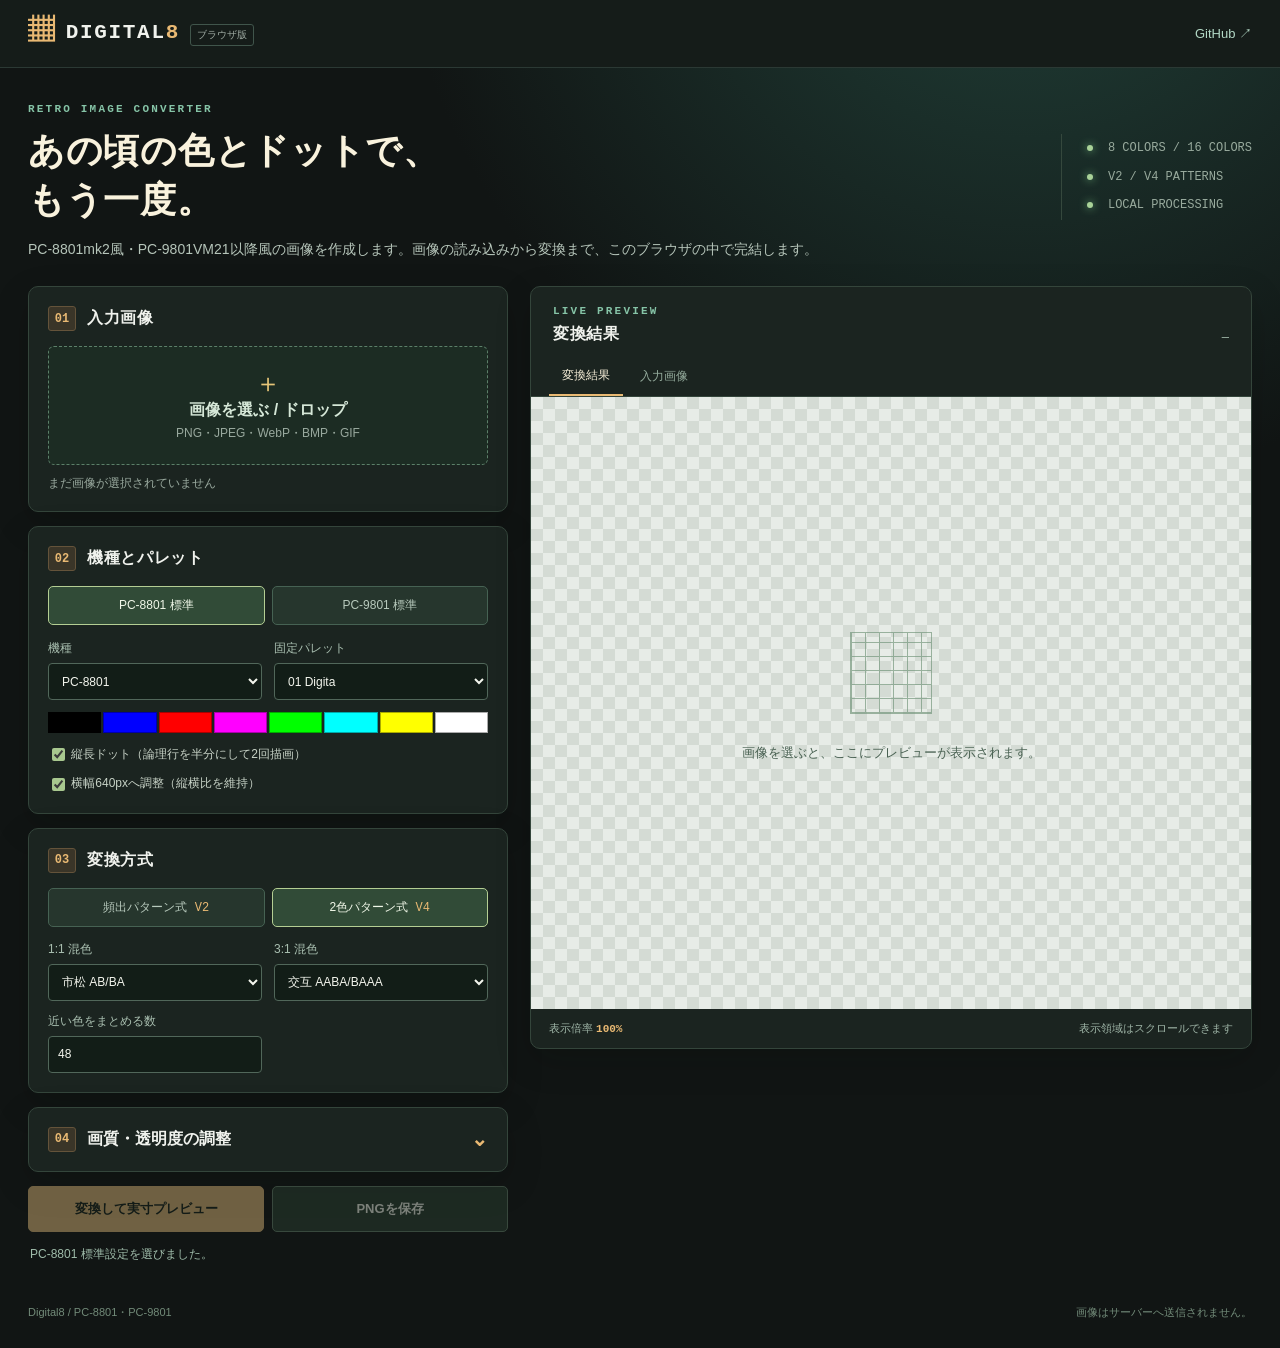
==== web/index.html @ 5ec6bbb2 "Add browser converter and GitHub Pages deployment" ====
<!doctype html>
<html lang="ja">
<head>
  <meta charset="utf-8">
  <meta name="viewport" content="width=device-width,initial-scale=1">
  <meta name="description" content="ローカル完結のレトロPC風画像変換器。PC-8801mk2風・PC-9801VM21以降風の画像をブラウザ内で作成。">
  <title>Digital8 | ブラウザ版</title>
  <link rel="stylesheet" href="./style.css">
</head>
<body>
  <header class="topbar"><div class="brand"><span class="brand-mark" aria-hidden="true">▦</span><span>DIGITAL<span class="brand-eight">8</span></span><small>ブラウザ版</small></div><a href="https://github.com/ruliciamisaki/digital8-public">GitHub ↗</a></header>
  <main>
    <section class="intro"><div><p class="eyebrow">RETRO IMAGE CONVERTER</p><h1>あの頃の色とドットで、<br>もう一度。</h1><p>PC-8801mk2風・PC-9801VM21以降風の画像を作成します。画像の読み込みから変換まで、このブラウザの中で完結します。</p></div><div class="intro-aside"><span class="led"></span> 8 COLORS / 16 COLORS<br><span class="led"></span> V2 / V4 PATTERNS<br><span class="led"></span> LOCAL PROCESSING</div></section>
    <div class="layout">
      <aside class="controls">
        <section class="panel"><div class="section-head"><span class="step">01</span><h2>入力画像</h2></div><label id="dropzone" class="dropzone"><input id="file" type="file" accept="image/png,image/jpeg,image/webp,image/bmp,image/gif"><span class="drop-icon" aria-hidden="true">＋</span><strong>画像を選ぶ / ドロップ</strong><span>PNG・JPEG・WebP・BMP・GIF</span></label><p id="file-meta" class="muted">まだ画像が選択されていません</p></section>
        <section class="panel"><div class="section-head"><span class="step">02</span><h2>機種とパレット</h2></div><div class="preset-row"><button id="preset88" class="preset active" type="button">PC-8801 標準</button><button id="preset98" class="preset" type="button">PC-9801 標準</button></div><div class="field-row"><label>機種<select id="machine"><option value="pc8801">PC-8801</option><option value="pc9801">PC-9801</option></select></label><label>固定パレット<select id="palette"></select></label></div><div id="swatches" class="swatches" aria-label="選択したパレット"></div><label class="check"><input id="tallDots" type="checkbox" checked> 縦長ドット（論理行を半分にして2回描画）</label><label class="check"><input id="resize640" type="checkbox" checked> 横幅640pxへ調整（縦横比を維持）</label></section>
        <section class="panel"><div class="section-head"><span class="step">03</span><h2>変換方式</h2></div><div class="tabs" role="tablist" aria-label="変換方式"><button id="tab-frequent" class="tab" type="button" role="tab" aria-selected="false">頻出パターン式 <span>V2</span></button><button id="tab-two_colour" class="tab active" type="button" role="tab" aria-selected="true">2色パターン式 <span>V4</span></button></div><div id="frequent-options" class="method-options" hidden><label>パターン<select id="frequentMode"></select></label><label>色のまとまり幅<input id="colourCoherence" type="number" min="1" max="32" step="1" value="12"></label><label id="stability-field">塗り判定の安定化<input id="fillStability" type="number" min="0" max="1" step="0.05" value="0"></label></div><div id="two-options" class="method-options"><label>1:1 混色<select id="halfTone"><option value="checker">市松 AB/BA</option><option value="vertical">縦縞 AB</option></select></label><label>3:1 混色<select id="quarterTone"><option value="quarter_staggered">交互 AABA/BAAA</option><option value="quarter_single">片側 AB/AA</option></select></label><label>近い色をまとめる数<input id="colourGroups" type="number" min="2" max="64" step="1" value="48"></label></div></section>
        <details class="panel advanced"><summary><span class="step">04</span><span>画質・透明度の調整</span><span class="chevron">⌄</span></summary><div class="advanced-grid"><label>仮想ピクセル<input id="pixelSize" type="number" min="1" max="8" step="1" value="1"></label><label>主線しきい値<input id="lineThreshold" type="number" min="0" max="120" step="1" value="72"></label><label>輪郭抽出<input id="edgeStrength" type="number" min="0" max="1" step="0.05" value="0"></label><label>赤 (R)<input id="redGain" type="number" min="0.5" max="1.5" step="0.05" value="1"></label><label>緑 (G)<input id="greenGain" type="number" min="0.5" max="1.5" step="0.05" value="1"></label><label>青 (B)<input id="blueGain" type="number" min="0.5" max="1.5" step="0.05" value="1"></label><label>明度<input id="brightness" type="number" min="0.5" max="1.5" step="0.05" value="1"></label><label>彩度<input id="saturation" type="number" min="0" max="2" step="0.05" value="1"></label><label>コントラスト<input id="contrast" type="number" min="0.5" max="1.5" step="0.05" value="1"></label><label>透明度<select id="alphaMode"><option value="preserve">そのまま保持</option><option value="binary">二値化</option></select></label><label>二値化しきい値<input id="alphaThreshold" type="number" min="0" max="255" step="1" value="128"></label></div><label class="check"><input id="saveMask" type="checkbox"> 透明マスクも保存</label><label class="check"><input id="invertMask" type="checkbox"> マスクを反転</label></details>
        <div class="actions"><button id="preview" class="primary" type="button" disabled>変換して実寸プレビュー</button><button id="download" class="secondary" type="button" disabled>PNGを保存</button><button id="maskDownload" class="secondary" type="button" hidden disabled>透明マスクを保存</button></div><p id="status" class="status" role="status" aria-live="polite">画像を選んでください。</p>
      </aside>
      <section class="preview-area" aria-label="画像プレビュー"><div class="preview-head"><div><p class="eyebrow">LIVE PREVIEW</p><h2>変換結果</h2></div><span id="dimensions">—</span></div><div class="preview-tabs"><button id="show-result" type="button" class="active">変換結果</button><button id="show-source" type="button">入力画像</button></div><div class="canvas-frame"><div id="placeholder" class="placeholder"><div class="placeholder-grid" aria-hidden="true"></div><p>画像を選ぶと、ここにプレビューが表示されます。</p></div><canvas id="output" hidden aria-label="実寸の変換結果"></canvas><canvas id="source" hidden aria-label="実寸の入力画像"></canvas></div><div class="preview-foot"><span>表示倍率 <strong>100%</strong></span><span>表示領域はスクロールできます</span></div></section>
    </div>
    <footer><span>Digital8 / PC-8801・PC-9801</span><span>画像はサーバーへ送信されません。</span></footer>
  </main>
  <script type="module" src="./app.js"></script>
</body>
</html>
---- web/style.css ----
:root{font-family:"Yu Gothic UI","Hiragino Kaku Gothic ProN",Meiryo,sans-serif;color:#f0f2ed;background:#111514;color-scheme:dark}*{box-sizing:border-box}body{margin:0;background:radial-gradient(circle at 80% -10%,#214139 0,transparent 35%),#111514}button,input,select{font:inherit}button{cursor:pointer}button:disabled{cursor:not-allowed;opacity:.48}.topbar{height:68px;border-bottom:1px solid #2b3934;display:flex;align-items:center;justify-content:space-between;padding:0 max(28px,calc((100vw - 1440px)/2));background:#151c19}.topbar a{color:#b3d9c6;text-decoration:none;font-size:13px}.brand{display:flex;align-items:baseline;gap:10px;font-family:Consolas,monospace;font-size:21px;font-weight:800;letter-spacing:.08em}.brand-mark{color:#e9b973;font-size:26px;line-height:0}.brand-eight{color:#e9b973}.brand small{font-family:inherit;font-size:10px;font-weight:500;color:#9eaaa2;letter-spacing:0;border:1px solid #40554b;padding:3px 6px;border-radius:3px}main{max-width:1440px;margin:auto;padding:0 28px}.intro{min-height:218px;display:flex;align-items:center;justify-content:space-between;gap:28px}.eyebrow{color:#86c4a7;font-family:Consolas,monospace;font-size:11px;letter-spacing:.2em;font-weight:700}.intro h1{font-size:clamp(25px,3vw,36px);line-height:1.35;margin:12px 0;color:#f9f2dd;letter-spacing:.02em}.intro p:not(.eyebrow){font-size:14px;line-height:1.8;color:#b6c5ba;margin:0}.intro-aside{font-family:Consolas,monospace;color:#98aa9d;font-size:12px;line-height:2.4;white-space:nowrap;border-left:1px solid #35483d;padding-left:25px}.led{display:inline-block;width:6px;height:6px;background:#a9d298;border-radius:50%;margin-right:8px;box-shadow:0 0 8px #76bc83}.layout{display:grid;grid-template-columns:minmax(330px,480px) minmax(0,1fr);gap:22px;align-items:start}.controls{display:flex;flex-direction:column;gap:14px}.panel,.preview-area{background:#1b2420;border:1px solid #34453b;border-radius:10px;box-shadow:0 12px 35px #050a082b}.panel{padding:19px}.section-head{display:flex;align-items:center;gap:11px;margin-bottom:15px}.step{font:700 12px Consolas,monospace;color:#e9b973;background:#3a3528;border:1px solid #64533a;display:inline-flex;align-items:center;justify-content:center;width:28px;height:25px;border-radius:3px;flex:none}.section-head h2,.preview-head h2{font-size:16px;margin:0;letter-spacing:.04em}.dropzone{height:119px;border:1px dashed #5c8069;background:#1c2c23;display:flex;align-items:center;justify-content:center;flex-direction:column;gap:4px;border-radius:6px;text-align:center;color:#d5e7d7;cursor:pointer}.dropzone:hover,.dropzone.dragging{border-color:#d8b76c;background:#2a3325}.dropzone input{position:absolute;opacity:0;width:1px;height:1px}.dropzone span:last-child,.muted{color:#99a99e;font-size:12px}.drop-icon{font-size:26px;line-height:1;color:#e6c578}.muted{margin:10px 0 0}.preset-row,.tabs{display:flex;gap:7px}.preset,.tab{border:1px solid #466253;border-radius:5px;background:#26362d;color:#b8cabd;padding:10px 12px;font-size:12px;flex:1}.preset.active,.tab.active{border-color:#b4ce93;background:#314b37;color:#f0f7e8}.tab span{color:#e9b973;font-family:Consolas,monospace;padding-left:4px}.field-row,.method-options,.advanced-grid{display:grid;grid-template-columns:1fr 1fr;gap:12px;margin-top:15px}.method-options{margin-top:14px}.method-options[hidden]{display:none}label:not(.check):not(.dropzone){font-size:12px;color:#a9bfb0;display:flex;flex-direction:column;gap:6px}select,input[type=number]{border:1px solid #51675a;background:#121d17;color:#f3f5ed;border-radius:4px;width:100%;min-height:37px;padding:7px 9px;outline:none}select:focus,input:focus{border-color:#e4b66e}.swatches{display:flex;margin:12px 0;gap:2px}.swatches span{height:21px;flex:1;min-width:4px;border:1px solid #0005}.check{display:block;color:#c7d2c6;font-size:12px;margin-top:10px;line-height:1.5}.check input{accent-color:#a8c88f;vertical-align:middle}.advanced{padding:0}.advanced summary{display:flex;align-items:center;gap:11px;padding:19px;cursor:pointer;list-style:none;font-size:16px;font-weight:700}.advanced summary::-webkit-details-marker{display:none}.advanced .chevron{margin-left:auto;color:#e9b973;font-size:20px}.advanced-grid{padding:0 19px}.advanced>.check{margin-left:19px;margin-right:19px}.advanced>.check:last-child{margin-bottom:19px}.actions{display:grid;grid-template-columns:1fr 1fr;gap:8px}.actions button{border-radius:5px;padding:13px 9px;border:1px solid #64806b;font-size:13px;font-weight:700}.primary{background:#d7b476;color:#17241c;border-color:#d7b476!important}.secondary{background:#2b4032;color:#eff5e9}.actions #maskDownload{grid-column:1/-1}.status{font-size:12px;color:#9fbcaa;min-height:24px;margin:0 2px}.status.error{color:#efab9e}.preview-area{position:sticky;top:20px;overflow:hidden}.preview-head{display:flex;align-items:end;justify-content:space-between;padding:18px 22px 12px}.preview-head .eyebrow{margin:0 0 7px}.preview-head #dimensions{font:12px Consolas,monospace;color:#9eb4a6}.preview-tabs{display:flex;border-bottom:1px solid #34453b;padding-left:18px;gap:4px}.preview-tabs button{border:0;background:transparent;color:#94ab9c;padding:10px 13px;font-size:12px}.preview-tabs button.active{color:#f4ecd6;border-bottom:2px solid #e9b973}.canvas-frame{height:min(68vh,790px);min-height:400px;overflow:auto;background-color:#e7ece7;background-image:linear-gradient(45deg,#d4dbd4 25%,transparent 25%),linear-gradient(-45deg,#d4dbd4 25%,transparent 25%),linear-gradient(45deg,transparent 75%,#d4dbd4 75%),linear-gradient(-45deg,transparent 75%,#d4dbd4 75%);background-size:24px 24px;background-position:0 0,0 12px,12px -12px,-12px 0;position:relative}.canvas-frame canvas{display:block;max-width:none;image-rendering:pixelated}.canvas-frame canvas[hidden]{display:none}.placeholder{position:absolute;inset:0;display:flex;align-items:center;justify-content:center;flex-direction:column;color:#4a6253;text-align:center;font-size:13px;padding:20px}.placeholder-grid{width:82px;height:82px;opacity:.65;background:repeating-linear-gradient(0deg,#6e9277 0 1px,transparent 1px 14px),repeating-linear-gradient(90deg,#6e9277 0 1px,transparent 1px 14px);margin-bottom:17px;border:1px solid #6e9277}.preview-foot{display:flex;justify-content:space-between;padding:12px 18px;color:#9eb4a6;font-size:11px}.preview-foot strong{color:#e9b973;font-family:Consolas,monospace}footer{display:flex;justify-content:space-between;color:#728b79;font-size:11px;padding:35px 0 28px}@media(max-width:980px){.layout{grid-template-columns:1fr}.preview-area{position:static}.intro-aside{display:none}.preview-area{order:-1}.canvas-frame{height:50vh}}@media(max-width:600px){main{padding:0 13px}.topbar{padding:0 14px}.intro{min-height:200px}.intro h1{font-size:26px}.field-row,.advanced-grid{grid-template-columns:1fr 1fr}.layout{gap:12px}.panel{padding:15px}.preview-area{order:0}.canvas-frame{height:48vh;min-height:280px}footer{gap:10px;flex-direction:column}}

.placeholder[hidden]{display:none}
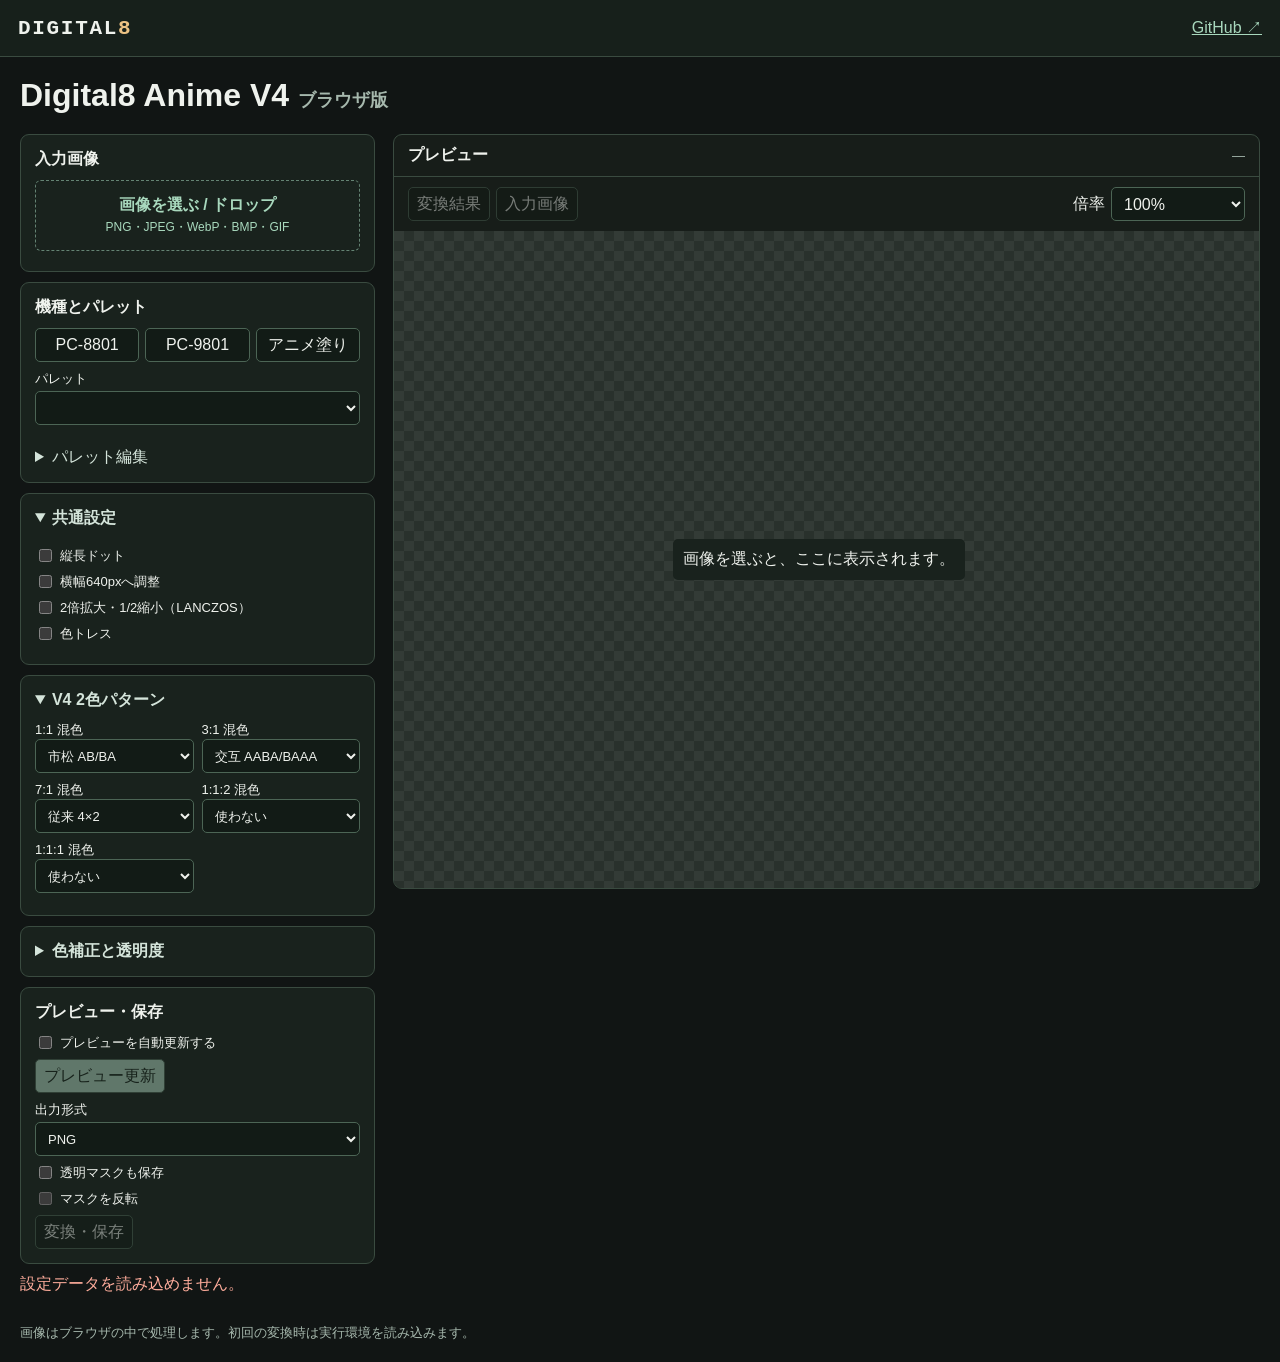
==== commit d514810b: "Digital8 Anime V4とPhotoshop版を公開し、ブラウザ版もV4に更新" ====
--- a/web/index.html
+++ b/web/index.html
@@ -2,26 +2,133 @@
 <html lang="ja">
 <head>
   <meta charset="utf-8">
-  <meta name="viewport" content="width=device-width,initial-scale=1">
-  <meta name="description" content="ローカル完結のレトロPC風画像変換器。PC-8801mk2風・PC-9801VM21以降風の画像をブラウザ内で作成。">
-  <title>Digital8 | ブラウザ版</title>
+  <meta name="viewport" content="width=device-width, initial-scale=1">
+  <meta name="description" content="PC-8801、PC-9801、アニメ塗りに対応する画像変換ツール。ブラウザの中で画像を変換します。">
+  <title>Digital8 Anime V4 | ブラウザ版</title>
   <link rel="stylesheet" href="./style.css">
 </head>
 <body>
-  <header class="topbar"><div class="brand"><span class="brand-mark" aria-hidden="true">▦</span><span>DIGITAL<span class="brand-eight">8</span></span><small>ブラウザ版</small></div><a href="https://github.com/ruliciamisaki/digital8-public">GitHub ↗</a></header>
+  <header class="topbar">
+    <div class="brand">DIGITAL<span class="brand-eight">8</span></div>
+    <a href="https://github.com/ruliciamisaki/digital8-public">GitHub ↗</a>
+  </header>
   <main>
-    <section class="intro"><div><p class="eyebrow">RETRO IMAGE CONVERTER</p><h1>あの頃の色とドットで、<br>もう一度。</h1><p>PC-8801mk2風・PC-9801VM21以降風の画像を作成します。画像の読み込みから変換まで、このブラウザの中で完結します。</p></div><div class="intro-aside"><span class="led"></span> 8 COLORS / 16 COLORS<br><span class="led"></span> V2 / V4 PATTERNS<br><span class="led"></span> LOCAL PROCESSING</div></section>
+    <h1>Digital8 Anime V4 <small>ブラウザ版</small></h1>
     <div class="layout">
-      <aside class="controls">
-        <section class="panel"><div class="section-head"><span class="step">01</span><h2>入力画像</h2></div><label id="dropzone" class="dropzone"><input id="file" type="file" accept="image/png,image/jpeg,image/webp,image/bmp,image/gif"><span class="drop-icon" aria-hidden="true">＋</span><strong>画像を選ぶ / ドロップ</strong><span>PNG・JPEG・WebP・BMP・GIF</span></label><p id="file-meta" class="muted">まだ画像が選択されていません</p></section>
-        <section class="panel"><div class="section-head"><span class="step">02</span><h2>機種とパレット</h2></div><div class="preset-row"><button id="preset88" class="preset active" type="button">PC-8801 標準</button><button id="preset98" class="preset" type="button">PC-9801 標準</button></div><div class="field-row"><label>機種<select id="machine"><option value="pc8801">PC-8801</option><option value="pc9801">PC-9801</option></select></label><label>固定パレット<select id="palette"></select></label></div><div id="swatches" class="swatches" aria-label="選択したパレット"></div><label class="check"><input id="tallDots" type="checkbox" checked> 縦長ドット（論理行を半分にして2回描画）</label><label class="check"><input id="resize640" type="checkbox" checked> 横幅640pxへ調整（縦横比を維持）</label></section>
-        <section class="panel"><div class="section-head"><span class="step">03</span><h2>変換方式</h2></div><div class="tabs" role="tablist" aria-label="変換方式"><button id="tab-frequent" class="tab" type="button" role="tab" aria-selected="false">頻出パターン式 <span>V2</span></button><button id="tab-two_colour" class="tab active" type="button" role="tab" aria-selected="true">2色パターン式 <span>V4</span></button></div><div id="frequent-options" class="method-options" hidden><label>パターン<select id="frequentMode"></select></label><label>色のまとまり幅<input id="colourCoherence" type="number" min="1" max="32" step="1" value="12"></label><label id="stability-field">塗り判定の安定化<input id="fillStability" type="number" min="0" max="1" step="0.05" value="0"></label></div><div id="two-options" class="method-options"><label>1:1 混色<select id="halfTone"><option value="checker">市松 AB/BA</option><option value="vertical">縦縞 AB</option></select></label><label>3:1 混色<select id="quarterTone"><option value="quarter_staggered">交互 AABA/BAAA</option><option value="quarter_single">片側 AB/AA</option></select></label><label>近い色をまとめる数<input id="colourGroups" type="number" min="2" max="64" step="1" value="48"></label></div></section>
-        <details class="panel advanced"><summary><span class="step">04</span><span>画質・透明度の調整</span><span class="chevron">⌄</span></summary><div class="advanced-grid"><label>仮想ピクセル<input id="pixelSize" type="number" min="1" max="8" step="1" value="1"></label><label>主線しきい値<input id="lineThreshold" type="number" min="0" max="120" step="1" value="72"></label><label>輪郭抽出<input id="edgeStrength" type="number" min="0" max="1" step="0.05" value="0"></label><label>赤 (R)<input id="redGain" type="number" min="0.5" max="1.5" step="0.05" value="1"></label><label>緑 (G)<input id="greenGain" type="number" min="0.5" max="1.5" step="0.05" value="1"></label><label>青 (B)<input id="blueGain" type="number" min="0.5" max="1.5" step="0.05" value="1"></label><label>明度<input id="brightness" type="number" min="0.5" max="1.5" step="0.05" value="1"></label><label>彩度<input id="saturation" type="number" min="0" max="2" step="0.05" value="1"></label><label>コントラスト<input id="contrast" type="number" min="0.5" max="1.5" step="0.05" value="1"></label><label>透明度<select id="alphaMode"><option value="preserve">そのまま保持</option><option value="binary">二値化</option></select></label><label>二値化しきい値<input id="alphaThreshold" type="number" min="0" max="255" step="1" value="128"></label></div><label class="check"><input id="saveMask" type="checkbox"> 透明マスクも保存</label><label class="check"><input id="invertMask" type="checkbox"> マスクを反転</label></details>
-        <div class="actions"><button id="preview" class="primary" type="button" disabled>変換して実寸プレビュー</button><button id="download" class="secondary" type="button" disabled>PNGを保存</button><button id="maskDownload" class="secondary" type="button" hidden disabled>透明マスクを保存</button></div><p id="status" class="status" role="status" aria-live="polite">画像を選んでください。</p>
+      <aside class="controls" aria-label="変換設定">
+        <section class="panel">
+          <h2>入力画像</h2>
+          <label id="dropzone" class="dropzone">
+            <input id="file" type="file" accept=".png,.jpg,.jpeg,.webp,.bmp,.gif">
+            <strong>画像を選ぶ / ドロップ</strong>
+            <span>PNG・JPEG・WebP・BMP・GIF</span>
+          </label>
+          <p id="file-meta" class="muted"></p>
+          <label id="original-label" class="file-button" hidden>
+            元画像を選ぶ <input id="original" type="file" accept=".png,.jpg,.jpeg,.webp,.bmp,.gif">
+          </label>
+        </section>
+        <section class="panel">
+          <h2>機種とパレット</h2>
+          <div class="preset-row" aria-label="標準設定">
+            <button type="button" class="preset" data-preset="pc8801">PC-8801</button>
+            <button type="button" class="preset" data-preset="pc9801">PC-9801</button>
+            <button type="button" class="preset" data-preset="anime">アニメ塗り</button>
+          </div>
+          <label class="field">パレット <select id="palette"></select></label>
+          <div id="swatches" class="swatches" aria-label="パレットの色"></div>
+          <details>
+            <summary>パレット編集</summary>
+            <div class="palette-edit">
+              <label>選択色 <input id="colour-picker" type="color"></label>
+              <label>HEX <input id="colour-hex" type="text" maxlength="7" pattern="#?[0-9a-fA-F]{6}"></label>
+              <button id="add-colour" type="button">色を追加</button>
+              <button id="remove-colour" type="button">色を削除</button>
+              <label class="file-button">JSONを読み込む <input id="palette-file" type="file" accept=".json"></label>
+              <button id="save-palette" type="button">JSONを保存</button>
+            </div>
+          </details>
+        </section>
+        <details class="panel" open>
+          <summary>共通設定</summary>
+          <div class="advanced-grid" id="common-numbers"></div>
+          <label class="check"><input data-setting="tall_dots" type="checkbox"> 縦長ドット</label>
+          <label class="check"><input data-setting="resize_640" type="checkbox"> 横幅640pxへ調整</label>
+          <label class="check"><input data-setting="smooth_2x" type="checkbox"> 2倍拡大・1/2縮小（LANCZOS）</label>
+          <label class="check"><input data-setting="colour_trace" type="checkbox"> 色トレス</label>
+        </details>
+        <details id="retro-settings" class="panel" open>
+          <summary>V4 2色パターン</summary>
+          <div class="advanced-grid">
+            <label>1:1 混色 <select data-setting="half_tone">
+              <option value="checker">市松 AB/BA</option><option value="vertical">縦縞 AB</option>
+            </select></label>
+            <label>3:1 混色 <select data-setting="quarter_tone">
+              <option value="quarter_staggered">交互 AABA/BAAA</option><option value="quarter_single">片側 AB/AA</option>
+            </select></label>
+            <label>7:1 混色 <select data-setting="eighth_tone">
+              <option value="eighth">従来 4×2</option><option value="eighth_staggered">交互 4×4</option>
+            </select></label>
+            <label>1:1:2 混色 <select data-setting="three_112">
+              <option value="none">使わない</option><option value="three_112_stripes">縞 4×1</option>
+              <option value="three_112_alternate">交互 4×2</option><option value="three_112_diagonal">斜め 4×4</option>
+            </select></label>
+            <label>1:1:1 混色 <select data-setting="three_111">
+              <option value="none">使わない</option><option value="three_111_stripes">縞 3×1</option>
+              <option value="three_111_diagonal">斜め 3×3</option>
+            </select></label>
+          </div>
+          <div id="retro-numbers" class="advanced-grid"></div>
+        </details>
+        <details id="anime-settings" class="panel" open hidden>
+          <summary>アニメ塗り</summary>
+          <div id="anime-numbers" class="advanced-grid"></div>
+          <label class="check"><input data-setting="white_transparent" type="checkbox"> 白 (#FFFFFF) を透明にする</label>
+        </details>
+        <details class="panel">
+          <summary>色補正と透明度</summary>
+          <div id="colour-numbers" class="advanced-grid"></div>
+          <label class="field">透明度 <select data-setting="alpha_mode">
+            <option value="preserve">そのまま保持</option><option value="binary">二値化</option>
+          </select></label>
+        </details>
+        <section class="panel">
+          <h2>プレビュー・保存</h2>
+          <label class="check"><input id="auto-preview" type="checkbox"> プレビューを自動更新する</label>
+          <div class="actions">
+            <button id="preview" class="primary" type="button" disabled>プレビュー更新</button>
+            <button id="cancel" class="secondary" type="button" hidden>中止</button>
+          </div>
+          <label class="field">出力形式 <select id="format">
+            <option value="png">PNG</option><option value="psd">レイヤー付きPSD</option><option value="zip">レイヤー別PNG（ZIP）</option>
+          </select></label>
+          <label class="check"><input id="save-mask" type="checkbox"> 透明マスクも保存</label>
+          <label class="check"><input id="invert-mask" type="checkbox"> マスクを反転</label>
+          <div class="actions"><button id="download" class="secondary" type="button" disabled>変換・保存</button></div>
+        </section>
+        <p id="status" class="status" role="status" aria-live="polite">設定を読み込み中…</p>
       </aside>
-      <section class="preview-area" aria-label="画像プレビュー"><div class="preview-head"><div><p class="eyebrow">LIVE PREVIEW</p><h2>変換結果</h2></div><span id="dimensions">—</span></div><div class="preview-tabs"><button id="show-result" type="button" class="active">変換結果</button><button id="show-source" type="button">入力画像</button></div><div class="canvas-frame"><div id="placeholder" class="placeholder"><div class="placeholder-grid" aria-hidden="true"></div><p>画像を選ぶと、ここにプレビューが表示されます。</p></div><canvas id="output" hidden aria-label="実寸の変換結果"></canvas><canvas id="source" hidden aria-label="実寸の入力画像"></canvas></div><div class="preview-foot"><span>表示倍率 <strong>100%</strong></span><span>表示領域はスクロールできます</span></div></section>
+      <section class="preview-area" aria-label="画像プレビュー">
+        <div class="preview-head"><h2>プレビュー</h2><span id="dimensions">—</span></div>
+        <div class="preview-tabs">
+          <button id="show-result" type="button" disabled>変換結果</button>
+          <button id="show-source" type="button" disabled>入力画像</button>
+          <label for="zoom" class="zoom-label">倍率</label>
+          <select id="zoom">
+            <option value="fit">画面に収める</option>
+            <option value="25">25%</option><option value="50">50%</option>
+            <option value="75">75%</option><option value="100" selected>100%</option>
+            <option value="150">150%</option><option value="200">200%</option>
+          </select>
+        </div>
+        <div id="frame" class="canvas-frame">
+          <p id="placeholder">画像を選ぶと、ここに表示されます。</p>
+          <img id="source" alt="入力画像" hidden>
+          <img id="output" alt="変換結果" hidden>
+        </div>
+      </section>
     </div>
-    <footer><span>Digital8 / PC-8801・PC-9801</span><span>画像はサーバーへ送信されません。</span></footer>
+    <footer>画像はブラウザの中で処理します。初回の変換時は実行環境を読み込みます。</footer>
   </main>
   <script type="module" src="./app.js"></script>
 </body>
--- a/web/style.css
+++ b/web/style.css
@@ -1,3 +1,162 @@
-:root{font-family:"Yu Gothic UI","Hiragino Kaku Gothic ProN",Meiryo,sans-serif;color:#f0f2ed;background:#111514;color-scheme:dark}*{box-sizing:border-box}body{margin:0;background:radial-gradient(circle at 80% -10%,#214139 0,transparent 35%),#111514}button,input,select{font:inherit}button{cursor:pointer}button:disabled{cursor:not-allowed;opacity:.48}.topbar{height:68px;border-bottom:1px solid #2b3934;display:flex;align-items:center;justify-content:space-between;padding:0 max(28px,calc((100vw - 1440px)/2));background:#151c19}.topbar a{color:#b3d9c6;text-decoration:none;font-size:13px}.brand{display:flex;align-items:baseline;gap:10px;font-family:Consolas,monospace;font-size:21px;font-weight:800;letter-spacing:.08em}.brand-mark{color:#e9b973;font-size:26px;line-height:0}.brand-eight{color:#e9b973}.brand small{font-family:inherit;font-size:10px;font-weight:500;color:#9eaaa2;letter-spacing:0;border:1px solid #40554b;padding:3px 6px;border-radius:3px}main{max-width:1440px;margin:auto;padding:0 28px}.intro{min-height:218px;display:flex;align-items:center;justify-content:space-between;gap:28px}.eyebrow{color:#86c4a7;font-family:Consolas,monospace;font-size:11px;letter-spacing:.2em;font-weight:700}.intro h1{font-size:clamp(25px,3vw,36px);line-height:1.35;margin:12px 0;color:#f9f2dd;letter-spacing:.02em}.intro p:not(.eyebrow){font-size:14px;line-height:1.8;color:#b6c5ba;margin:0}.intro-aside{font-family:Consolas,monospace;color:#98aa9d;font-size:12px;line-height:2.4;white-space:nowrap;border-left:1px solid #35483d;padding-left:25px}.led{display:inline-block;width:6px;height:6px;background:#a9d298;border-radius:50%;margin-right:8px;box-shadow:0 0 8px #76bc83}.layout{display:grid;grid-template-columns:minmax(330px,480px) minmax(0,1fr);gap:22px;align-items:start}.controls{display:flex;flex-direction:column;gap:14px}.panel,.preview-area{background:#1b2420;border:1px solid #34453b;border-radius:10px;box-shadow:0 12px 35px #050a082b}.panel{padding:19px}.section-head{display:flex;align-items:center;gap:11px;margin-bottom:15px}.step{font:700 12px Consolas,monospace;color:#e9b973;background:#3a3528;border:1px solid #64533a;display:inline-flex;align-items:center;justify-content:center;width:28px;height:25px;border-radius:3px;flex:none}.section-head h2,.preview-head h2{font-size:16px;margin:0;letter-spacing:.04em}.dropzone{height:119px;border:1px dashed #5c8069;background:#1c2c23;display:flex;align-items:center;justify-content:center;flex-direction:column;gap:4px;border-radius:6px;text-align:center;color:#d5e7d7;cursor:pointer}.dropzone:hover,.dropzone.dragging{border-color:#d8b76c;background:#2a3325}.dropzone input{position:absolute;opacity:0;width:1px;height:1px}.dropzone span:last-child,.muted{color:#99a99e;font-size:12px}.drop-icon{font-size:26px;line-height:1;color:#e6c578}.muted{margin:10px 0 0}.preset-row,.tabs{display:flex;gap:7px}.preset,.tab{border:1px solid #466253;border-radius:5px;background:#26362d;color:#b8cabd;padding:10px 12px;font-size:12px;flex:1}.preset.active,.tab.active{border-color:#b4ce93;background:#314b37;color:#f0f7e8}.tab span{color:#e9b973;font-family:Consolas,monospace;padding-left:4px}.field-row,.method-options,.advanced-grid{display:grid;grid-template-columns:1fr 1fr;gap:12px;margin-top:15px}.method-options{margin-top:14px}.method-options[hidden]{display:none}label:not(.check):not(.dropzone){font-size:12px;color:#a9bfb0;display:flex;flex-direction:column;gap:6px}select,input[type=number]{border:1px solid #51675a;background:#121d17;color:#f3f5ed;border-radius:4px;width:100%;min-height:37px;padding:7px 9px;outline:none}select:focus,input:focus{border-color:#e4b66e}.swatches{display:flex;margin:12px 0;gap:2px}.swatches span{height:21px;flex:1;min-width:4px;border:1px solid #0005}.check{display:block;color:#c7d2c6;font-size:12px;margin-top:10px;line-height:1.5}.check input{accent-color:#a8c88f;vertical-align:middle}.advanced{padding:0}.advanced summary{display:flex;align-items:center;gap:11px;padding:19px;cursor:pointer;list-style:none;font-size:16px;font-weight:700}.advanced summary::-webkit-details-marker{display:none}.advanced .chevron{margin-left:auto;color:#e9b973;font-size:20px}.advanced-grid{padding:0 19px}.advanced>.check{margin-left:19px;margin-right:19px}.advanced>.check:last-child{margin-bottom:19px}.actions{display:grid;grid-template-columns:1fr 1fr;gap:8px}.actions button{border-radius:5px;padding:13px 9px;border:1px solid #64806b;font-size:13px;font-weight:700}.primary{background:#d7b476;color:#17241c;border-color:#d7b476!important}.secondary{background:#2b4032;color:#eff5e9}.actions #maskDownload{grid-column:1/-1}.status{font-size:12px;color:#9fbcaa;min-height:24px;margin:0 2px}.status.error{color:#efab9e}.preview-area{position:sticky;top:20px;overflow:hidden}.preview-head{display:flex;align-items:end;justify-content:space-between;padding:18px 22px 12px}.preview-head .eyebrow{margin:0 0 7px}.preview-head #dimensions{font:12px Consolas,monospace;color:#9eb4a6}.preview-tabs{display:flex;border-bottom:1px solid #34453b;padding-left:18px;gap:4px}.preview-tabs button{border:0;background:transparent;color:#94ab9c;padding:10px 13px;font-size:12px}.preview-tabs button.active{color:#f4ecd6;border-bottom:2px solid #e9b973}.canvas-frame{height:min(68vh,790px);min-height:400px;overflow:auto;background-color:#e7ece7;background-image:linear-gradient(45deg,#d4dbd4 25%,transparent 25%),linear-gradient(-45deg,#d4dbd4 25%,transparent 25%),linear-gradient(45deg,transparent 75%,#d4dbd4 75%),linear-gradient(-45deg,transparent 75%,#d4dbd4 75%);background-size:24px 24px;background-position:0 0,0 12px,12px -12px,-12px 0;position:relative}.canvas-frame canvas{display:block;max-width:none;image-rendering:pixelated}.canvas-frame canvas[hidden]{display:none}.placeholder{position:absolute;inset:0;display:flex;align-items:center;justify-content:center;flex-direction:column;color:#4a6253;text-align:center;font-size:13px;padding:20px}.placeholder-grid{width:82px;height:82px;opacity:.65;background:repeating-linear-gradient(0deg,#6e9277 0 1px,transparent 1px 14px),repeating-linear-gradient(90deg,#6e9277 0 1px,transparent 1px 14px);margin-bottom:17px;border:1px solid #6e9277}.preview-foot{display:flex;justify-content:space-between;padding:12px 18px;color:#9eb4a6;font-size:11px}.preview-foot strong{color:#e9b973;font-family:Consolas,monospace}footer{display:flex;justify-content:space-between;color:#728b79;font-size:11px;padding:35px 0 28px}@media(max-width:980px){.layout{grid-template-columns:1fr}.preview-area{position:static}.intro-aside{display:none}.preview-area{order:-1}.canvas-frame{height:50vh}}@media(max-width:600px){main{padding:0 13px}.topbar{padding:0 14px}.intro{min-height:200px}.intro h1{font-size:26px}.field-row,.advanced-grid{grid-template-columns:1fr 1fr}.layout{gap:12px}.panel{padding:15px}.preview-area{order:0}.canvas-frame{height:48vh;min-height:280px}footer{gap:10px;flex-direction:column}}
+:root {
+  font-family: "Yu Gothic UI", "Hiragino Kaku Gothic ProN", Meiryo, sans-serif;
+  color: #eff2ed;
+  background: #111514;
+  color-scheme: dark;
+  --accent: #a8d8bd;
+  --muted: #a6b8ad;
+  --line: #3a4b40;
+  --panel: #19221d;
+}
 
-.placeholder[hidden]{display:none}
+* { box-sizing: border-box; }
+[hidden] { display: none !important; }
+body { margin: 0; }
+button, input, select { font: inherit; }
+button, summary, select { cursor: pointer; }
+button:disabled { cursor: not-allowed; opacity: .45; }
+:focus-visible { outline: 2px solid var(--accent); outline-offset: 2px; }
+a { color: var(--accent); }
+
+.topbar {
+  min-height: 57px;
+  padding: 12px max(18px, calc((100vw - 1360px) / 2));
+  display: flex;
+  justify-content: space-between;
+  align-items: center;
+  background: #17201b;
+  border-bottom: 1px solid var(--line);
+}
+
+.brand { font: 800 21px Consolas, monospace; letter-spacing: .08em; }
+.brand-eight { color: #ecc284; }
+main { max-width: 1400px; margin: auto; padding: 20px; }
+h1 { font-size: clamp(22px, 3vw, 32px); margin: 0 0 20px; }
+h1 small { font-size: .55em; color: var(--muted); }
+h2 { font-size: 16px; margin: 0; }
+
+.layout {
+  display: grid;
+  grid-template-columns: 355px minmax(0, 1fr);
+  align-items: start;
+  gap: 18px;
+}
+
+.controls { display: grid; gap: 10px; min-width: 0; }
+.panel {
+  background: var(--panel);
+  border: 1px solid var(--line);
+  border-radius: 9px;
+  padding: 14px;
+  min-width: 0;
+}
+
+.panel > :is(h2, summary) { font-weight: 650; }
+.panel > :is(h2, summary) + * { margin-top: 10px; }
+summary { color: #d4e4da; }
+.muted, #dimensions, footer { font-size: 13px; color: var(--muted); }
+.muted { overflow-wrap: anywhere; margin: 6px 0 0; }
+.dropzone, .file-button { cursor: pointer; position: relative; }
+.dropzone {
+  display: grid;
+  place-items: center;
+  padding: 14px 8px;
+  border: 1px dashed #648373;
+  border-radius: 6px;
+  color: var(--accent);
+}
+
+.dropzone span { font-size: 12px; margin-top: 3px; }
+.dropzone.dragging { background: #2d493a; }
+:is(.dropzone, .file-button):focus-within { outline: 2px solid var(--accent); }
+:is(.dropzone, .file-button) > input {
+  position: absolute;
+  inset: 0;
+  width: 100%;
+  opacity: 0;
+  cursor: pointer;
+}
+
+button, .file-button, select, input:not([type=checkbox],[type=file]) {
+  border: 1px solid #4c6555;
+  border-radius: 5px;
+  background: #121b16;
+  color: inherit;
+  min-height: 34px;
+  padding: 5px 8px;
+}
+
+.file-button { display: inline-block; margin-top: 5px; }
+select, input:not([type=checkbox],[type=file]) { width: 100%; min-width: 0; }
+input[type=color] { padding: 3px; cursor: pointer; }
+.preset-row, .actions, .preview-tabs { display: flex; flex-wrap: wrap; gap: 6px; }
+.preset-row button { flex: 1; }
+[aria-pressed=true], .primary { background: #b7dec7; color: #15231a; }
+.field { display: grid; gap: 3px; margin-top: 8px; }
+.field, .advanced-grid label, .palette-edit label, .check { font-size: 13px; }
+.check { display: flex; align-items: center; gap: 5px; margin: 7px 0; }
+.check input { accent-color: #9ed1b3; }
+.advanced-grid, .palette-edit {
+  display: grid;
+  grid-template-columns: repeat(2, minmax(0, 1fr));
+  gap: 8px;
+  margin-top: 8px;
+}
+
+.swatches {
+  display: grid;
+  grid-template-columns: repeat(auto-fill, minmax(20px, 1fr));
+  gap: 4px;
+  max-height: 115px;
+  overflow: auto;
+  margin: 8px 0;
+  padding: 3px;
+}
+
+.swatches button { min-height: 22px; padding: 0; border-color: #9ba8a0; }
+.swatches button[aria-pressed=true] { outline: 2px solid #eef7f0; outline-offset: 0; }
+.preview-area {
+  position: sticky;
+  top: 12px;
+  background: #171d19;
+  border: 1px solid var(--line);
+  border-radius: 9px;
+  overflow: hidden;
+}
+
+.preview-head, .preview-tabs { padding: 10px 14px; }
+.preview-head { display: flex; align-items: center; justify-content: space-between; }
+.preview-tabs { align-items: center; border-top: 1px solid var(--line); }
+.preview-tabs select { width: auto; }
+.zoom-label { margin-left: auto; }
+.canvas-frame {
+  display: grid;
+  place-items: start;
+  overflow: auto;
+  height: min(73vh, 900px);
+  min-height: 225px;
+  background-color: #333b36;
+  background-image: conic-gradient(#29312c 25%, transparent 0 50%, #29312c 0 75%, transparent 0);
+  background-size: 20px 20px;
+  scrollbar-gutter: stable;
+}
+
+.canvas-frame img { max-width: none; image-rendering: pixelated; }
+#placeholder {
+  place-self: center;
+  margin: 12px;
+  padding: 10px;
+  border-radius: 5px;
+  background: #19221d;
+}
+
+.status { margin: 0; min-height: 2em; color: var(--accent); overflow-wrap: anywhere; }
+.status.error { color: #ffad9c; }
+footer { margin-top: 18px; }
+
+@media (max-width: 780px) {
+  main { padding: 12px; }
+  .layout { grid-template-columns: 1fr; }
+  .preview-area { position: static; grid-row: 1; }
+  .canvas-frame { height: 42vh; }
+}
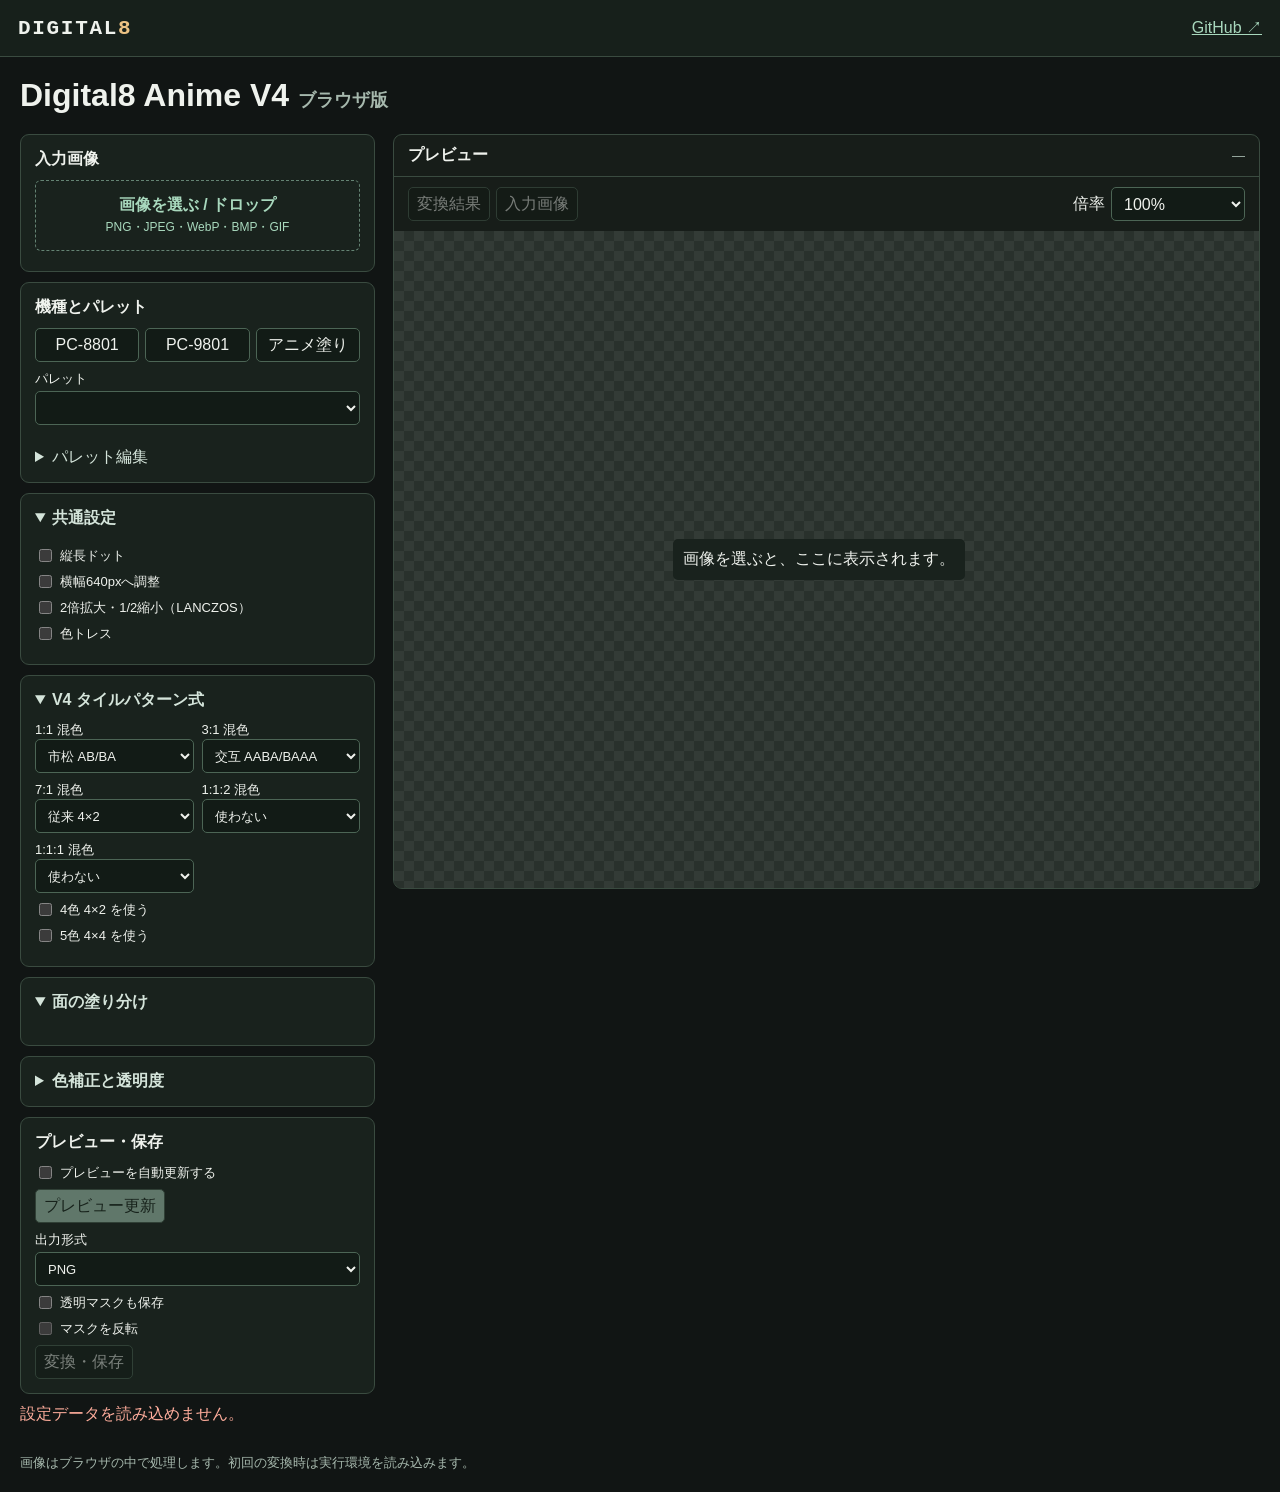
==== commit f7c2bc6e: "Web版の変換設定を揃え4色・5色タイルに対応" ====
--- a/web/index.html
+++ b/web/index.html
@@ -58,7 +58,7 @@
           <label class="check"><input data-setting="colour_trace" type="checkbox"> 色トレス</label>
         </details>
         <details id="retro-settings" class="panel" open>
-          <summary>V4 2色パターン</summary>
+          <summary>V4 タイルパターン式</summary>
           <div class="advanced-grid">
             <label>1:1 混色 <select data-setting="half_tone">
               <option value="checker">市松 AB/BA</option><option value="vertical">縦縞 AB</option>
@@ -78,16 +78,19 @@
               <option value="three_111_diagonal">斜め 3×3</option>
             </select></label>
           </div>
+          <label class="check"><input data-setting="four_colour" type="checkbox"> 4色 4×2 を使う</label>
+          <label class="check"><input data-setting="five_colour" type="checkbox"> 5色 4×4 を使う</label>
+        </details>
+        <details class="panel" open>
+          <summary>面の塗り分け</summary>
+          <div id="fill-numbers" class="advanced-grid"></div>
           <div id="retro-numbers" class="advanced-grid"></div>
-        </details>
-        <details id="anime-settings" class="panel" open hidden>
-          <summary>アニメ塗り</summary>
-          <div id="anime-numbers" class="advanced-grid"></div>
-          <label class="check"><input data-setting="white_transparent" type="checkbox"> 白 (#FFFFFF) を透明にする</label>
+          <div id="anime-numbers" class="advanced-grid" hidden></div>
         </details>
         <details class="panel">
           <summary>色補正と透明度</summary>
           <div id="colour-numbers" class="advanced-grid"></div>
+          <label class="check"><input data-setting="white_transparent" type="checkbox"> 白 (#FFFFFF) を透明にする</label>
           <label class="field">透明度 <select data-setting="alpha_mode">
             <option value="preserve">そのまま保持</option><option value="binary">二値化</option>
           </select></label>
@@ -102,6 +105,11 @@
           <label class="field">出力形式 <select id="format">
             <option value="png">PNG</option><option value="psd">レイヤー付きPSD</option><option value="zip">レイヤー別PNG（ZIP）</option>
           </select></label>
+          <fieldset id="psd-layers" hidden>
+            <legend>PSDに追加するレイヤー</legend>
+            <label class="check"><input id="psd-split-colours" type="checkbox"> 使用色ごとに分割</label>
+            <label class="check"><input id="psd-split-fills" type="checkbox"> 塗りごとに分割</label>
+          </fieldset>
           <label class="check"><input id="save-mask" type="checkbox"> 透明マスクも保存</label>
           <label class="check"><input id="invert-mask" type="checkbox"> マスクを反転</label>
           <div class="actions"><button id="download" class="secondary" type="button" disabled>変換・保存</button></div>
